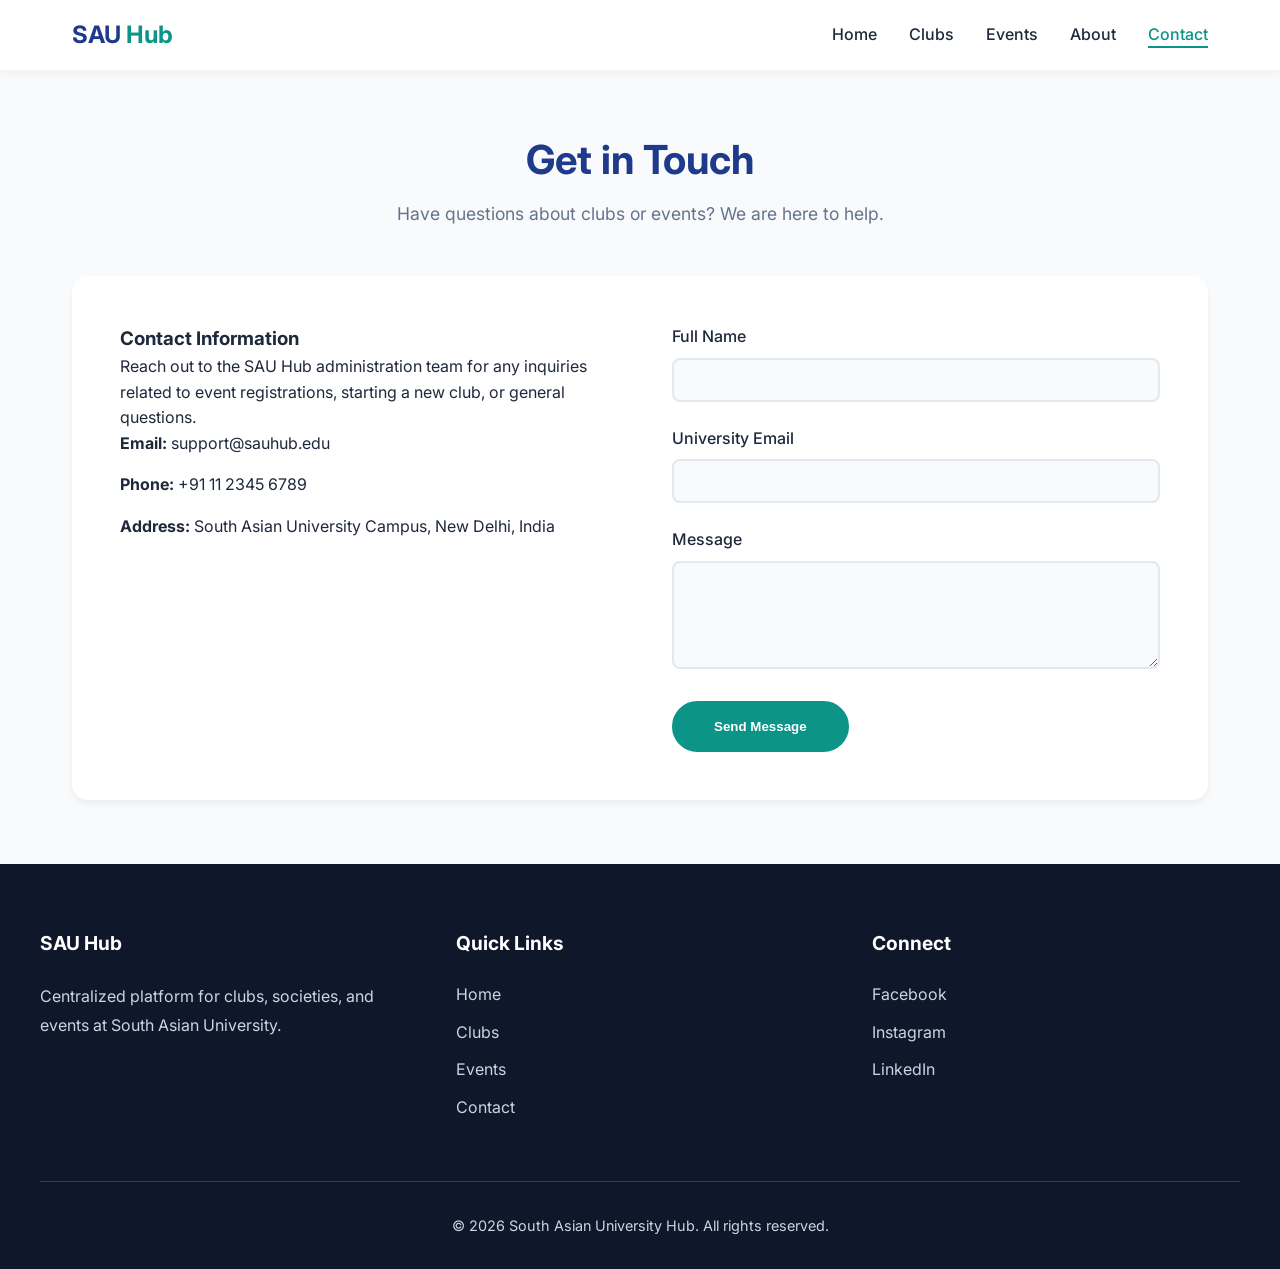
==== contacts.html @ 1fa64819 "Add files via upload" ====
<!DOCTYPE html>
<html lang="en">
<head>
  <meta charset="UTF-8">
  <meta name="viewport" content="width=device-width, initial-scale=1.0">
  <title>Contact | SAU Hub</title>
  <link rel="stylesheet" href="styles.css">
</head>
<body>
  <header class="navbar">
    <div class="nav-container">
      <a href="index.html" class="logo">SAU <span>Hub</span></a>
      <button class="hamburger" aria-label="Toggle navigation">☰</button>
      <nav>
        <ul class="nav-links" id="nav-links">
          <li><a href="index.html">Home</a></li>
          <li><a href="clubs.html">Clubs</a></li>
          <li><a href="events.html">Events</a></li>
          <li><a href="about.html">About</a></li>
          <li><a href="contact.html" class="active">Contact</a></li>
        </ul>
      </nav>
    </div>
  </header>

  <main class="section">
    <h1 class="section-title">Get in Touch</h1>
    <p class="section-subtitle">Have questions about clubs or events? We are here to help.</p>

    <div class="contact-wrapper">
      <div class="contact-info">
        <h3>Contact Information</h3>
        <p>Reach out to the SAU Hub administration team for any inquiries related to event registrations, starting a new club, or general questions.</p>
        <div style="margin-bottom: 1rem;">
          <strong>Email:</strong> support@sauhub.edu
        </div>
        <div style="margin-bottom: 1rem;">
          <strong>Phone:</strong> +91 11 2345 6789
        </div>
        <div>
          <strong>Address:</strong> South Asian University Campus, New Delhi, India
        </div>
      </div>

      <form id="contactForm">
        <div class="form-group">
          <label for="name">Full Name</label>
          <input type="text" id="name" required>
        </div>
        <div class="form-group">
          <label for="email">University Email</label>
          <input type="email" id="email" required>
        </div>
        <div class="form-group">
          <label for="message">Message</label>
          <textarea id="message" rows="5" required></textarea>
        </div>
        <button type="submit" class="btn">Send Message</button>
      </form>
    </div>
  </main>

  <footer>
    <div class="footer-grid">
      <div class="footer-col">
        <h4>SAU Hub</h4>
        <p style="color: #cbd5e1;">Centralized platform for clubs, societies, and events at South Asian University.</p>
      </div>
      <div class="footer-col">
        <h4>Quick Links</h4>
        <a href="index.html">Home</a>
        <a href="clubs.html">Clubs</a>
        <a href="events.html">Events</a>
        <a href="contact.html">Contact</a>
      </div>
      <div class="footer-col">
        <h4>Connect</h4>
        <a href="#">Facebook</a>
        <a href="#">Instagram</a>
        <a href="#">LinkedIn</a>
      </div>
    </div>
    <div class="footer-bottom">&copy; 2026 South Asian University Hub. All rights reserved.</div>
  </footer>
  <script src="script.js"></script>
</body>
</html>
---- styles.css ----
@import url('https://fonts.googleapis.com/css2?family=Inter:wght@400;500;600;700&display=swap');

:root {
  --primary: #1e3a8a;
  --secondary: #0d9488;
  --bg: #f8fafc;
  --text: #1e293b;
  --muted: #64748b;
  --white: #ffffff;
  --border: #e2e8f0;
  --error: #ef4444;
  --success: #10b981;
}

* {
  margin: 0;
  padding: 0;
  box-sizing: border-box;
}

html {
  scroll-behavior: smooth;
}

body {
  font-family: 'Inter', sans-serif;
  background-color: var(--bg);
  color: var(--text);
  line-height: 1.6;
  display: flex;
  flex-direction: column;
  min-height: 100vh;
  overflow-x: hidden;
}

.navbar {
  background-color: var(--white);
  position: fixed;
  top: 0;
  width: 100%;
  z-index: 1000;
  transition: all 0.3s ease;
  box-shadow: 0 2px 10px rgba(0, 0, 0, 0.05);
}

.navbar.scrolled {
  padding: 0.5rem 0;
  background-color: rgba(255, 255, 255, 0.95);
  backdrop-filter: blur(10px);
  box-shadow: 0 4px 20px rgba(0, 0, 0, 0.1);
}

.nav-container {
  max-width: 1200px;
  margin: 0 auto;
  padding: 1rem 2rem;
  display: flex;
  justify-content: space-between;
  align-items: center;
  transition: padding 0.3s ease;
}

.logo {
  font-size: 1.5rem;
  font-weight: 700;
  color: var(--primary);
  text-decoration: none;
  z-index: 1001;
}

.logo span {
  color: var(--secondary);
}

.nav-links {
  list-style: none;
  display: flex;
  gap: 2rem;
}

.nav-links a {
  text-decoration: none;
  color: var(--text);
  font-weight: 500;
  transition: color 0.3s;
  position: relative;
}

.nav-links a::after {
  content: '';
  position: absolute;
  width: 0;
  height: 2px;
  bottom: -4px;
  left: 0;
  background-color: var(--secondary);
  transition: width 0.3s ease;
}

.nav-links a:hover::after, 
.nav-links a.active::after {
  width: 100%;
}

.nav-links a:hover, 
.nav-links a.active {
  color: var(--secondary);
}

.hamburger {
  display: none;
  background: none;
  border: none;
  font-size: 1.5rem;
  cursor: pointer;
  color: var(--primary);
  z-index: 1001;
  transition: transform 0.3s ease;
}

.hamburger.active {
  transform: rotate(90deg);
}

.section {
  max-width: 1200px;
  margin: 0 auto;
  padding: 8rem 2rem 4rem;
  flex: 1;
  width: 100%;
}

.section-title {
  font-size: clamp(2rem, 5vw, 2.5rem);
  color: var(--primary);
  margin-bottom: 0.5rem;
  text-align: center;
}

.section-subtitle {
  text-align: center;
  color: var(--muted);
  font-size: clamp(1rem, 3vw, 1.1rem);
  margin-bottom: 3rem;
}

.hero {
  background: linear-gradient(135deg, var(--primary), #312e81);
  color: var(--white);
  text-align: center;
  padding: clamp(6rem, 15vh, 10rem) 2rem clamp(4rem, 10vh, 6rem);
  border-radius: 0 0 2rem 2rem;
  margin-bottom: 2rem;
  margin-top: 60px;
}

.hero h1 {
  font-size: clamp(2.5rem, 8vw, 4rem);
  margin-bottom: 1.5rem;
  line-height: 1.2;
}

.hero p {
  font-size: clamp(1rem, 4vw, 1.25rem);
  margin-bottom: 2.5rem;
  opacity: 0.9;
  max-width: 600px;
  margin-inline: auto;
}

.hero-buttons {
  display: flex;
  gap: 1rem;
  justify-content: center;
  flex-wrap: wrap;
}

.btn {
  display: inline-flex;
  align-items: center;
  justify-content: center;
  background-color: var(--secondary);
  color: var(--white);
  padding: 1rem 2.5rem;
  border-radius: 50px;
  text-decoration: none;
  font-weight: 600;
  transition: all 0.3s cubic-bezier(0.4, 0, 0.2, 1);
  border: 2px solid var(--secondary);
  cursor: pointer;
  min-width: 160px;
}

.btn:hover {
  background-color: #0f766e;
  border-color: #0f766e;
  transform: translateY(-2px);
  box-shadow: 0 4px 12px rgba(13, 148, 136, 0.3);
}

.btn-outline {
  background-color: transparent;
  border: 2px solid var(--white);
}

.btn-outline:hover {
  background-color: var(--white);
  color: var(--primary);
  border-color: var(--white);
  box-shadow: 0 4px 12px rgba(255, 255, 255, 0.2);
}

.filter-container {
  display: flex;
  justify-content: center;
  gap: 1rem;
  margin-bottom: 3rem;
  flex-wrap: wrap;
}

.filter-btn {
  padding: 0.5rem 1.5rem;
  border: 1px solid var(--border);
  background: var(--white);
  border-radius: 20px;
  cursor: pointer;
  font-weight: 500;
  color: var(--muted);
  transition: all 0.3s;
}

.filter-btn:hover {
  border-color: var(--secondary);
  color: var(--secondary);
}

.filter-btn.active {
  background: var(--secondary);
  color: var(--white);
  border-color: var(--secondary);
}

.grid-container {
  display: grid;
  grid-template-columns: repeat(auto-fill, minmax(min(100%, 320px), 1fr));
  gap: clamp(1.5rem, 4vw, 2.5rem);
}

.card {
  background: var(--white);
  border-radius: 16px;
  overflow: hidden;
  box-shadow: 0 4px 6px rgba(0, 0, 0, 0.05);
  transition: all 0.3s cubic-bezier(0.4, 0, 0.2, 1);
  border: 1px solid var(--border);
  display: flex;
  flex-direction: column;
  height: 100%;
}

.card.hidden {
  display: none;
}

.card:hover {
  transform: translateY(-8px);
  box-shadow: 0 12px 24px rgba(0, 0, 0, 0.1);
}

.card img {
  width: 100%;
  height: 220px;
  object-fit: cover;
  transition: transform 0.5s ease;
}

.card:hover img {
  transform: scale(1.05);
}

.card-content {
  padding: 1.5rem;
  flex: 1;
  display: flex;
  flex-direction: column;
  background: var(--white);
  position: relative;
}

.card-tag {
  display: inline-block;
  background-color: #e0f2fe;
  color: var(--secondary);
  font-size: 0.8rem;
  font-weight: 600;
  padding: 0.3rem 1rem;
  border-radius: 20px;
  margin-bottom: 1rem;
  align-self: flex-start;
  text-transform: uppercase;
  letter-spacing: 0.5px;
}

.card h3 {
  color: var(--primary);
  margin-bottom: 0.75rem;
  font-size: 1.25rem;
}

.card p {
  color: var(--muted);
  font-size: 0.95rem;
  flex: 1;
}

.contact-wrapper {
  display: grid;
  grid-template-columns: repeat(auto-fit, minmax(min(100%, 400px), 1fr));
  gap: clamp(2rem, 6vw, 4rem);
  background: var(--white);
  border-radius: 16px;
  padding: clamp(2rem, 5vw, 3rem);
  box-shadow: 0 4px 6px rgba(0, 0, 0, 0.05);
}

.form-group {
  margin-bottom: 1.5rem;
  position: relative;
}

.form-group label {
  display: block;
  margin-bottom: 0.5rem;
  font-weight: 500;
  color: var(--text);
}

.form-group input,
.form-group textarea {
  width: 100%;
  padding: 0.75rem 1rem;
  border: 2px solid var(--border);
  border-radius: 8px;
  font-family: inherit;
  transition: all 0.3s;
  background: var(--bg);
}

.form-group input:focus,
.form-group textarea:focus {
  outline: none;
  border-color: var(--secondary);
  background: var(--white);
  box-shadow: 0 0 0 4px rgba(13, 148, 136, 0.1);
}

.form-group.invalid input,
.form-group.invalid textarea {
  border-color: var(--error);
}

.error-message {
  color: var(--error);
  font-size: 0.8rem;
  margin-top: 0.25rem;
  display: none;
  position: absolute;
  bottom: -20px;
  left: 0;
}

.form-group.invalid .error-message {
  display: block;
}

.success-message {
  color: var(--success);
  background: #d1fae5;
  padding: 1rem;
  border-radius: 8px;
  margin-top: 1rem;
  text-align: center;
  font-weight: 500;
}

.success-message.hidden {
  display: none;
}

.loader {
  border: 3px solid rgba(255,255,255,0.3);
  border-radius: 50%;
  border-top: 3px solid var(--white);
  width: 20px;
  height: 20px;
  animation: spin 1s linear infinite;
  display: inline-block;
}

.loader.hidden {
  display: none;
}

@keyframes spin {
  0% { transform: rotate(0deg); }
  100% { transform: rotate(360deg); }
}

.info-block {
  margin-bottom: 1.5rem;
  padding-left: 1rem;
  border-left: 3px solid var(--secondary);
}

.info-block strong {
  display: block;
  color: var(--primary);
  margin-bottom: 0.25rem;
}

footer {
  background-color: #0f172a;
  color: #cbd5e1;
  padding: 4rem 2rem 2rem;
  margin-top: auto;
}

.footer-grid {
  max-width: 1200px;
  margin: 0 auto;
  display: grid;
  grid-template-columns: repeat(auto-fit, minmax(200px, 1fr));
  gap: 3rem;
  margin-bottom: 3rem;
}

.footer-col h4 {
  font-size: 1.2rem;
  margin-bottom: 1.5rem;
  color: var(--white);
}

.footer-col p {
  line-height: 1.8;
}

.footer-col a {
  display: block;
  color: #cbd5e1;
  text-decoration: none;
  margin-bottom: 0.75rem;
  transition: all 0.3s;
  width: fit-content;
}

.footer-col a:hover {
  color: var(--secondary);
  transform: translateX(5px);
}

.footer-bottom {
  max-width: 1200px;
  margin: 0 auto;
  text-align: center;
  padding-top: 2rem;
  border-top: 1px solid #334155;
  font-size: 0.9rem;
}

.fade-in {
  opacity: 0;
  transition: opacity 0.8s ease-in;
}

.slide-up {
  opacity: 0;
  transform: translateY(30px);
  transition: all 0.8s cubic-bezier(0.4, 0, 0.2, 1);
}

.fade-in.visible,
.slide-up.visible {
  opacity: 1;
  transform: translateY(0);
}

@media (max-width: 768px) {
  .hamburger {
    display: block;
  }
  
  .nav-links {
    position: fixed;
    top: 70px;
    left: 0;
    width: 100%;
    height: 0;
    background: var(--white);
    flex-direction: column;
    align-items: center;
    justify-content: center;
    gap: 2rem;
    overflow: hidden;
    transition: all 0.4s cubic-bezier(0.4, 0, 0.2, 1);
    box-shadow: 0 10px 10px rgba(0,0,0,0.05);
    opacity: 0;
  }

  .nav-links.active {
    height: calc(100vh - 70px);
    opacity: 1;
    padding: 2rem;
  }

  .nav-links a {
    font-size: 1.25rem;
  }
}

@media (max-width: 480px) {
  .hero {
    padding-top: 8rem;
    border-radius: 0 0 1.5rem 1.5rem;
  }
  
  .hero-buttons {
    flex-direction: column;
    width: 100%;
  }

  .hero-buttons .btn {
    width: 100%;
    margin: 0;
  }

  .section {
    padding: 6rem 1rem 3rem;
  }
  
  .filter-btn {
    flex: 1 1 calc(50% - 0.5rem);
    text-align: center;
  }
}

.blur-card .card-img-wrapper {
  position: relative;
  height: 220px;
  overflow: hidden;
}

.blur-card .card-img-wrapper img {
  filter: blur(3px);
  transform: scale(1.1);
  transition: filter 0.3s ease, transform 0.3s ease;
  width: 100%;
  height: 100%;
  object-fit: cover;
}

.blur-card:hover .card-img-wrapper img {
  filter: blur(1px);
  transform: scale(1.15);
}

.img-overlay {
  position: absolute;
  top: 0;
  left: 0;
  width: 100%;
  height: 100%;
  background: rgba(15, 23, 42, 0.5);
  display: flex;
  justify-content: center;
  align-items: center;
  padding: 1.5rem;
  text-align: center;
}

.img-overlay h2 {
  color: white;
  font-size: 1.75rem;
  font-weight: 700;
  text-transform: uppercase;
  margin: 0;
  text-shadow: 0 2px 4px rgba(0,0,0,0.5);
  font-family: 'Inter', sans-serif;
}
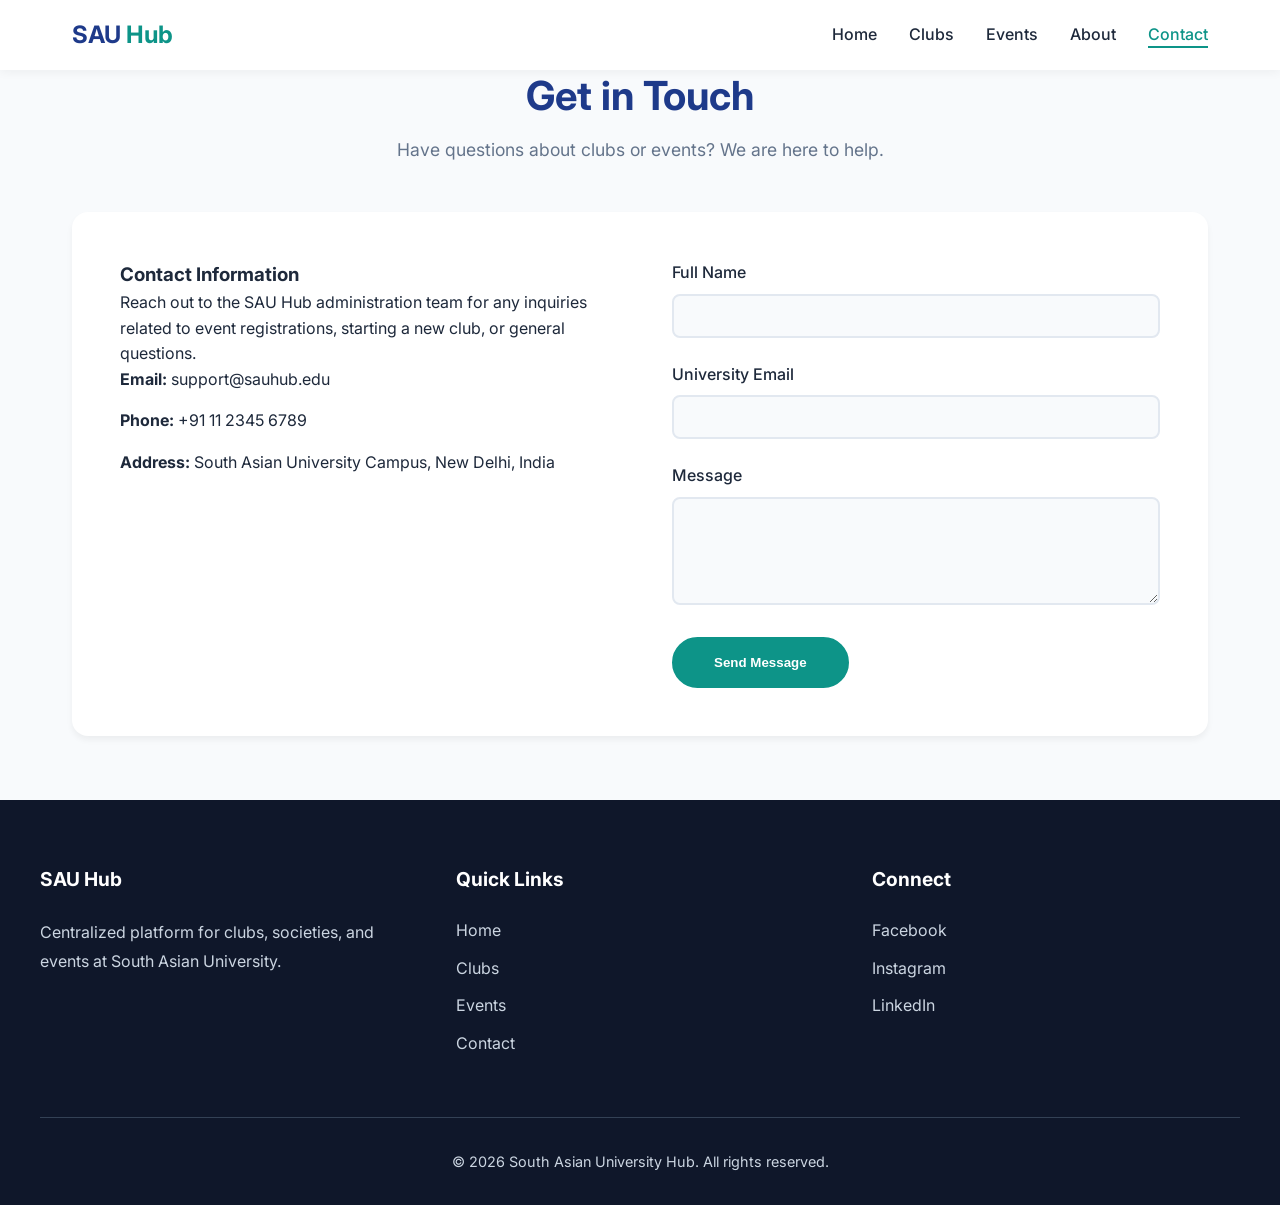
==== commit 3cd7de4b: "Update contacts.html" ====
--- a/contacts.html
+++ b/contacts.html
@@ -17,7 +17,7 @@
           <li><a href="clubs.html">Clubs</a></li>
           <li><a href="events.html">Events</a></li>
           <li><a href="about.html">About</a></li>
-          <li><a href="contact.html" class="active">Contact</a></li>
+          <li><a href="contacts.html" class="active">Contact</a></li>
         </ul>
       </nav>
     </div>
@@ -84,4 +84,4 @@
   </footer>
   <script src="script.js"></script>
 </body>
-</html>+</html>
--- a/styles.css
+++ b/styles.css
@@ -122,36 +122,50 @@
   transform: rotate(90deg);
 }
 
-.section {
-  max-width: 1200px;
-  margin: 0 auto;
-  padding: 8rem 2rem 4rem;
-  flex: 1;
-  width: 100%;
-}
-
-.section-title {
-  font-size: clamp(2rem, 5vw, 2.5rem);
-  color: var(--primary);
-  margin-bottom: 0.5rem;
-  text-align: center;
-}
-
-.section-subtitle {
-  text-align: center;
-  color: var(--muted);
-  font-size: clamp(1rem, 3vw, 1.1rem);
-  margin-bottom: 3rem;
-}
-
 .hero {
-  background: linear-gradient(135deg, var(--primary), #312e81);
-  color: var(--white);
+  position: relative;
   text-align: center;
   padding: clamp(6rem, 15vh, 10rem) 2rem clamp(4rem, 10vh, 6rem);
   border-radius: 0 0 2rem 2rem;
   margin-bottom: 2rem;
   margin-top: 60px;
+  overflow: hidden;
+  display: flex;
+  align-items: center;
+  justify-content: center;
+  background-color: var(--primary);
+}
+
+.hero-bg-img {
+  position: absolute;
+  top: 0;
+  left: 0;
+  width: 100%;
+  height: 100%;
+  object-fit: cover;
+  filter: blur(8px);
+  transform: scale(1.15);
+  z-index: 1;
+}
+
+.hero-overlay {
+  position: absolute;
+  top: 0;
+  left: 0;
+  width: 100%;
+  height: 100%;
+  background: rgba(15, 23, 42, 0.7);
+  z-index: 2;
+}
+
+.hero-content {
+  position: relative;
+  z-index: 3;
+  color: var(--white);
+  width: 100%;
+  display: flex;
+  flex-direction: column;
+  align-items: center;
 }
 
 .hero h1 {
@@ -210,6 +224,28 @@
   box-shadow: 0 4px 12px rgba(255, 255, 255, 0.2);
 }
 
+.section {
+  max-width: 1200px;
+  margin: 0 auto;
+  padding: 4rem 2rem;
+  flex: 1;
+  width: 100%;
+}
+
+.section-title {
+  font-size: clamp(2rem, 5vw, 2.5rem);
+  color: var(--primary);
+  margin-bottom: 0.5rem;
+  text-align: center;
+}
+
+.section-subtitle {
+  text-align: center;
+  color: var(--muted);
+  font-size: clamp(1rem, 3vw, 1.1rem);
+  margin-bottom: 3rem;
+}
+
 .filter-container {
   display: flex;
   justify-content: center;
@@ -265,17 +301,6 @@
 .card:hover {
   transform: translateY(-8px);
   box-shadow: 0 12px 24px rgba(0, 0, 0, 0.1);
-}
-
-.card img {
-  width: 100%;
-  height: 220px;
-  object-fit: cover;
-  transition: transform 0.5s ease;
-}
-
-.card:hover img {
-  transform: scale(1.05);
 }
 
 .card-content {
@@ -301,16 +326,54 @@
   letter-spacing: 0.5px;
 }
 
-.card h3 {
-  color: var(--primary);
-  margin-bottom: 0.75rem;
-  font-size: 1.25rem;
-}
-
 .card p {
   color: var(--muted);
   font-size: 0.95rem;
   flex: 1;
+}
+
+.blur-card .card-img-wrapper {
+  position: relative;
+  height: 220px;
+  overflow: hidden;
+}
+
+.blur-card .card-img-wrapper img {
+  filter: blur(3px);
+  transform: scale(1.1);
+  transition: filter 0.3s ease, transform 0.3s ease;
+  width: 100%;
+  height: 100%;
+  object-fit: cover;
+}
+
+.blur-card:hover .card-img-wrapper img {
+  filter: blur(1px);
+  transform: scale(1.15);
+}
+
+.img-overlay {
+  position: absolute;
+  top: 0;
+  left: 0;
+  width: 100%;
+  height: 100%;
+  background: rgba(15, 23, 42, 0.5);
+  display: flex;
+  justify-content: center;
+  align-items: center;
+  padding: 1.5rem;
+  text-align: center;
+  z-index: 2;
+}
+
+.img-overlay h2 {
+  color: var(--white);
+  font-size: 1.75rem;
+  font-weight: 700;
+  text-transform: uppercase;
+  margin: 0;
+  text-shadow: 0 2px 4px rgba(0,0,0,0.5);
 }
 
 .contact-wrapper {
@@ -542,47 +605,3 @@
     text-align: center;
   }
 }
-
-.blur-card .card-img-wrapper {
-  position: relative;
-  height: 220px;
-  overflow: hidden;
-}
-
-.blur-card .card-img-wrapper img {
-  filter: blur(3px);
-  transform: scale(1.1);
-  transition: filter 0.3s ease, transform 0.3s ease;
-  width: 100%;
-  height: 100%;
-  object-fit: cover;
-}
-
-.blur-card:hover .card-img-wrapper img {
-  filter: blur(1px);
-  transform: scale(1.15);
-}
-
-.img-overlay {
-  position: absolute;
-  top: 0;
-  left: 0;
-  width: 100%;
-  height: 100%;
-  background: rgba(15, 23, 42, 0.5);
-  display: flex;
-  justify-content: center;
-  align-items: center;
-  padding: 1.5rem;
-  text-align: center;
-}
-
-.img-overlay h2 {
-  color: white;
-  font-size: 1.75rem;
-  font-weight: 700;
-  text-transform: uppercase;
-  margin: 0;
-  text-shadow: 0 2px 4px rgba(0,0,0,0.5);
-  font-family: 'Inter', sans-serif;
-}
